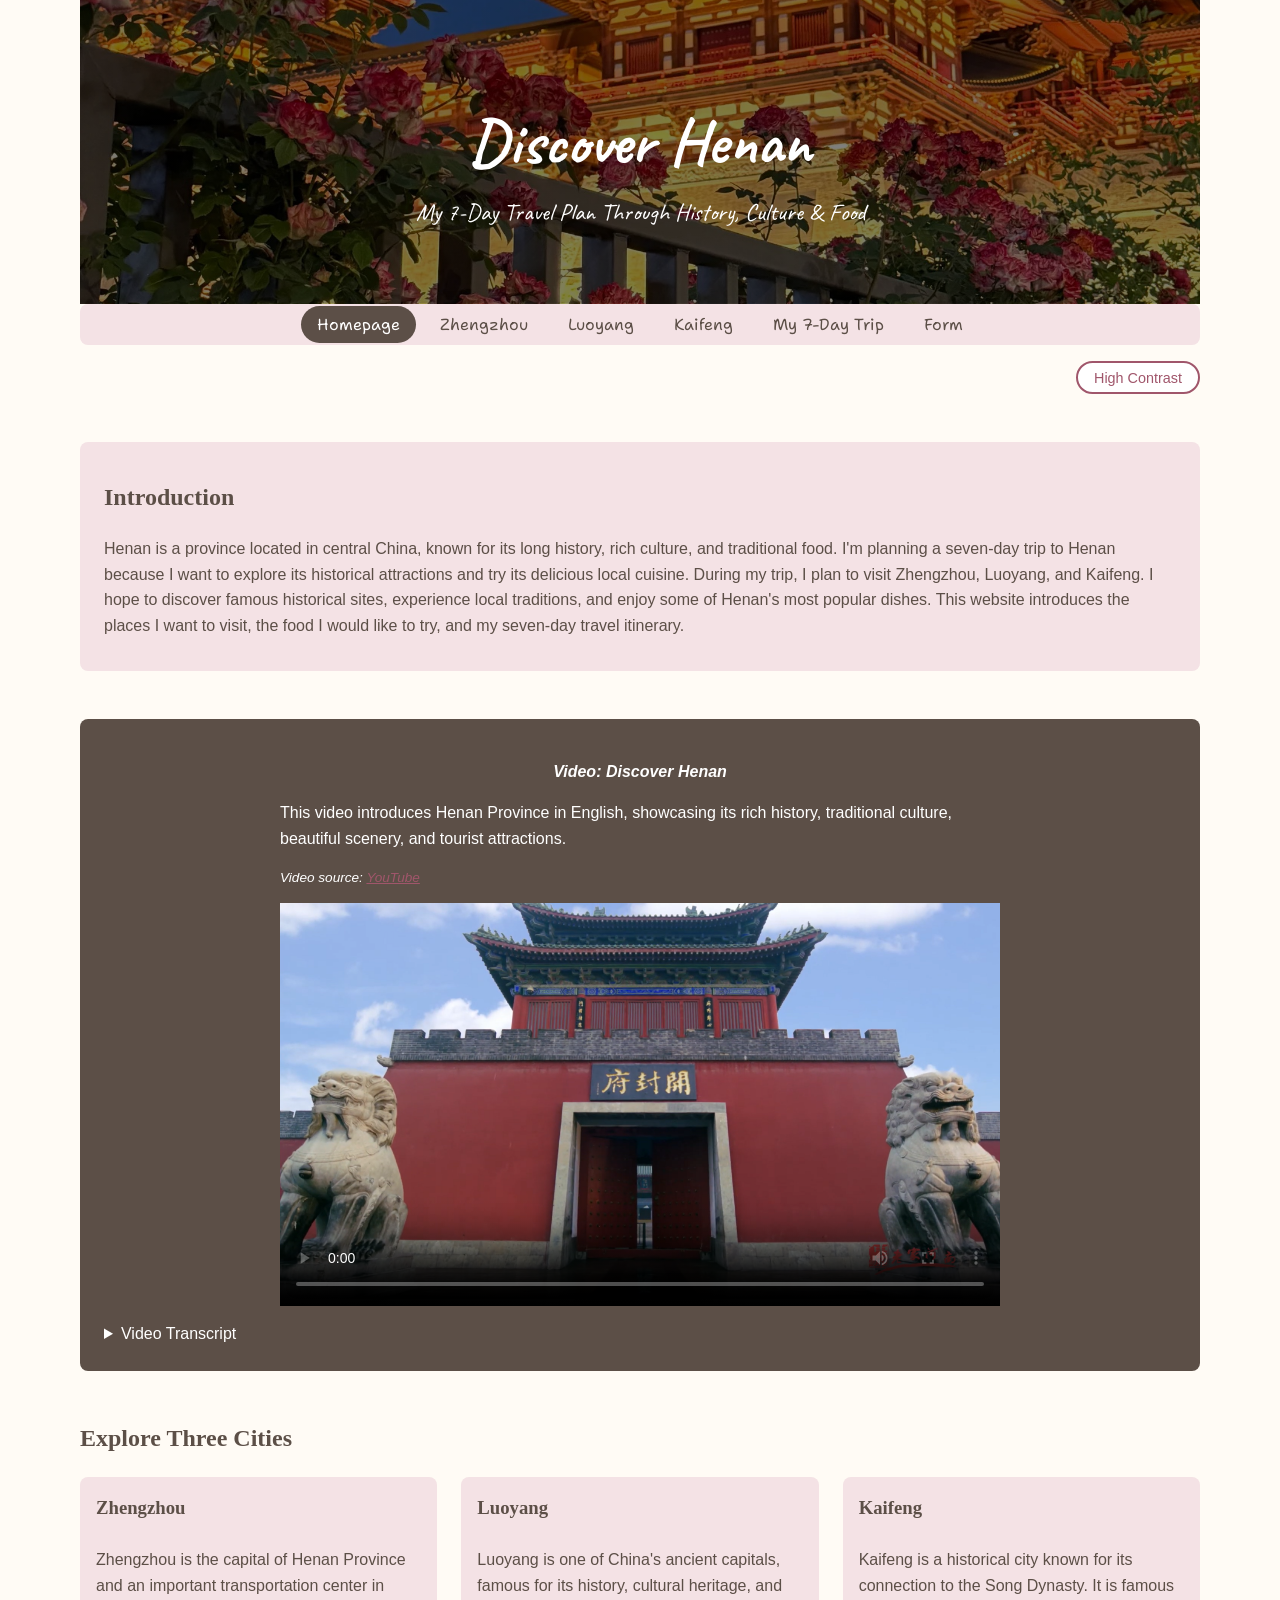
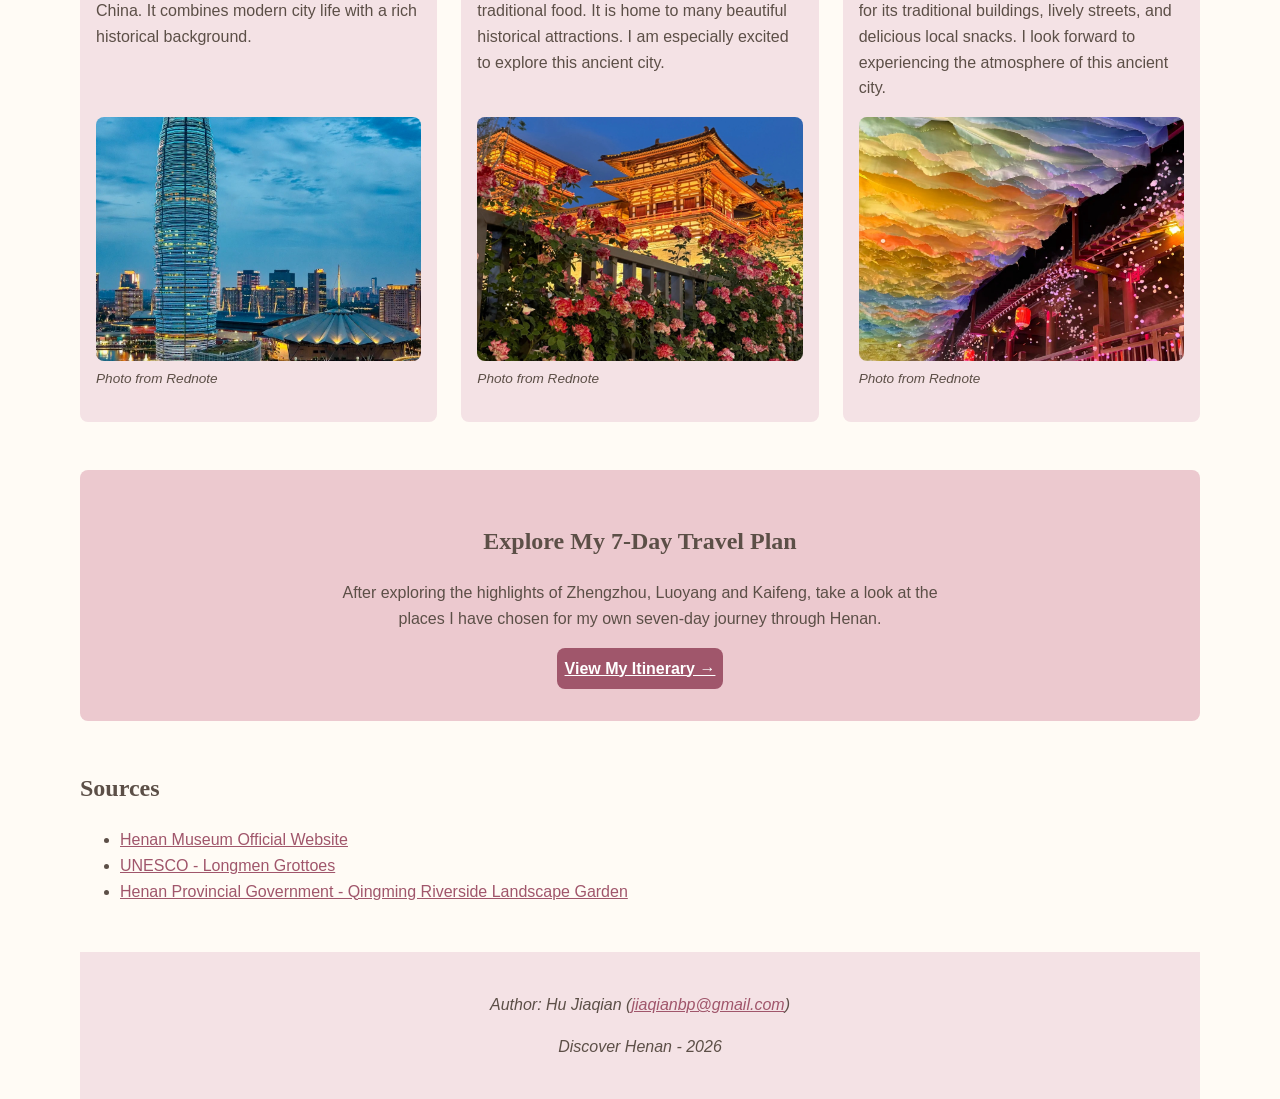
==== index.html @ a246d703 "Initial commit" ====
<!DOCTYPE html>
<html lang="en">
<head>
    <meta charset="UTF-8">
    <meta name="viewport" content="width=device-width, initial-scale=1.0">
    <title>Homepage - Discover Henan</title>
    <link rel="preconnect" href="https://fonts.googleapis.com">
    <link rel="preconnect" href="https://fonts.gstatic.com" crossorigin>
    <link href="https://fonts.googleapis.com/css2?family=Caveat:wght@400..700&family=Shantell+Sans:ital,wght@0,300..800;1,300..800&display=swap" rel="stylesheet">
    <link rel="stylesheet" href="style.css">
    <script src="script.js" defer></script>
</head>
<body>
    <a href="#main-content" class="skip-link">Skip to main content</a>
    <header>
        <h1>Discover Henan</h1>
        <p>My 7-Day Travel Plan Through History, Culture &amp; Food</p>
    </header>

    <nav>
        <ul>
            <li>
                <a class="active" href="index.html">Homepage</a>
            </li>
            <li>
                <a href="zhengzhou.html">Zhengzhou</a>
            </li>
            <li>
                <a href="luoyang.html">Luoyang</a>
            </li>
            <li>
                <a href="kaifeng.html">Kaifeng</a>
            </li>
            <li>
                <a href="trip.html">My 7-Day Trip</a>
            </li>
            <li>
                <a href="form.html">Form</a>
            </li>
        </ul>
    </nav>
    <button type="button" id="contrast-toggle">High Contrast</button>

    <main id="main-content">
        <section class="intro">
            <h2>Introduction</h2>
            <p>
                Henan is a province located in central China, known for its long history, rich culture, and traditional food. 
                I'm planning a seven-day trip to Henan because I want to explore its historical attractions and try its delicious local cuisine. 
                During my trip, I plan to visit Zhengzhou, Luoyang, and Kaifeng. I hope to discover famous historical sites, experience local traditions, and enjoy some of Henan's most popular dishes. 
                This website introduces the places I want to visit, the food I would like to try, and my seven-day travel itinerary.
            </p>
        </section>

        <figure class="video">
            <figcaption>
                <p class="video-title">Video: Discover Henan</p>
                <p>This video introduces Henan Province in English, showcasing its rich history, traditional culture, beautiful scenery, and tourist attractions.</p>
                <p class="credit">Video source: <a href="https://youtu.be/bN35GHj8-mM?si=R9kB5x156bmz29nj" target="_blank">YouTube</a></p>
            </figcaption>
            <video src="media/HenanTravelVideo.mp4" poster="media/HenanTravelPoster.png" controls>
                Your browser does not support the video tag.
            </video>
            <details>
                <summary>Video Transcript</summary>
                <p>(Background music plays throughout the video.)</p>
                <p>With open arms and a warm smile, Henan welcomes you. Henan is at the center of China. Henan is the cradle of Chinese civilization. Henan is the spiritual home of all descendants of the Yan and Yellow Emperors.</p>
                <p>The Yellow River gave birth to the Chinese nation. This mighty river originates from the snow-covered mountains of Qinghai, flows through loess fields and shaped vast plains with the sediment it carried with its waters. The Yellow River irrigates the Central Plains and sustained the people along its banks. For five thousand years, the Chinese people prospered here. From the times of Yu the Great's legendary taming of the floodwaters to the fleeting glory of the Song Dynasty city of Kaifeng, more than 20 Chinese dynasties established their capitals here.</p>
                <p>This is the place where over one hundred schools of thought contended. Confucianism, Buddhism and Taoism developed in harmony, and Chinese philosophies and convictions converged to progress through the ages. This is the motherland where the bloodline of the Yan and Yellow Emperors has been passed on, as countless families and clans established roots and thrived. The Chinese civilization took its first steps here and has prospered ever since.</p>
                <p>Writing is one of the most important manifestations of civilization. The oracle bone inscriptions found in the Yin Dynasty Ruins in Anyang top the ten greatest archaeological discoveries of the 20th century. As some of the oldest characters in the world, their cultural significance is remarkable. Fortunately, we can still enjoy their everlasting charm in the Ruins of the Yin Dynasty. These oracle inscriptions possessed the basic elements of Chinese calligraphy, which had a tremendous influence on subsequent carving and calligraphy techniques. Stroke by stroke, Chinese characters constructed a civilized world. This is the place where the Chinese language set forth to spread Chinese civilization to all corners of the world.</p>
                <p>Chinese art expresses the quintessential beauty of life itself. Unlike Western art, which originated from religion, Chinese art is a representation of Chinese lives. The beauty of life has been highly regarded by the Chinese people. From the daily lives of common folk to the fancies of literary men, from the mountains, forests and grass created by nature to the temples and pavilions which bear witness to history, the Chinese people poured out their sentiment of pursuing a good life into every part of their existence.</p>
                <p>A lump of clay, baptized by essences of bygone days. A line of opera, articulated through singing, gesticulation, elocution and acrobatics. A piece of paper, created by way of skillful cutting and delineation. A bowl of noodles, cooked through skillful and meticulous dedication. The Chinese people fill their living moments with novelty and wisdom, and in Henan, art shines with the glory of humanity.</p>
                <p>In the long history of Chinese civilization, we may feel that the unique Chinese characteristics are all around us and within us, which is to a large extent reflected in Kungfu. Kungfu, or martial arts, can only be mastered through hard work and practice. It contains rich yet profound Chinese philosophy, whether in curing diseases and improving health, or in subduing the enemy and preventing conflict. Kungfu can even have an effect on the daily lives of Kungfu fighters. All styles or schools of martial art originate from Shaolin Temple. Today, Shaolin Kungfu has become a window of Chinese culture to the world, which also turns Shaolin Temple into the most influential holy land.</p>
                <p>Kungfu is a collection of wisdom. Kungfu is the honing of will. Kungfu is the heritage of skills. Kungfu is the essence of a rising culture.</p>
                <p>If it can be said that the ancient and glorious civilization laid down the foundations for the spiritual homeland of the Chinese people, then the dramatic changes today have brought us the hopes for tomorrow.</p>
            </details>

        </figure>

        <section class="cities">
            <h2>Explore Three Cities</h2>
            <div class="city-list">
                <article>
                    <h3>Zhengzhou</h3>
                    <p>
                        Zhengzhou is the capital of Henan Province and an important transportation center in China. It combines modern city life with a rich historical background.
                    </p>
                    <figure>
                        <a href="media/Zhengzhou.jpg"> 
                            <img src="media/Zhengzhou.jpg" alt="Zhengzhou city skyline at dusk with a tall skyscraper">
                        </a>
                        <figcaption>
                            Photo from Rednote
                        </figcaption>
                    </figure>
                </article>

                <article>
                    <h3>Luoyang</h3>
                    <p>
                        Luoyang is one of China's ancient capitals, famous for its history, cultural heritage, and traditional food. It is home to many beautiful historical attractions. I am especially excited to explore this ancient city.
                    </p>
                    <figure>
                        <a href="media/Luoyang.jpg">
                            <img src="media/Luoyang.jpg" alt="Illuminated traditional Chinese palace in Luoyang at night with pink and red flowers">
                        </a>
                        <figcaption>
                            Photo from Rednote
                        </figcaption>
                    </figure>
                </article>

                <article>
                    <h3>Kaifeng</h3>
                    <p>Kaifeng is a historical city known for its connection to the Song Dynasty. It is famous for its traditional buildings, lively streets, and delicious local snacks. I look forward to experiencing the atmosphere of this ancient city.</p>
                    <figure>
                        <a href="media/Kaifeng.jpg">
                            <img src="media/Kaifeng.jpg" alt="Traditional Kaifeng street at night with red lanterns and a colorful ribbon canopy overhead">
                        </a>
                        <figcaption>
                            Photo from Rednote
                        </figcaption>
                    </figure>
                </article>
            </div>
        </section>

        <section class="trip">
            <h2>Explore My 7-Day Travel Plan</h2>
            <p>
                After exploring the highlights of Zhengzhou, Luoyang and Kaifeng, take a look at the places I have chosen for my own seven-day journey through Henan.
            </p>
            <a class="button" href="trip.html">
                View My Itinerary →
            </a>
        </section>

        <section class="sources">
            <h2>Sources</h2>
            <ul>
                <li>
                    <a href="https://www.chnmus.net/" target="_blank">Henan Museum Official Website</a>
                </li>
                <li>
                    <a href="https://whc.unesco.org/en/list/1003/" target="_blank">UNESCO - Longmen Grottoes</a>
                </li>
                <li>
                    <a href="https://english.henan.gov.cn/2026/09-20/3427990.html" target="_blank">Henan Provincial Government - Qingming Riverside Landscape Garden</a>
                </li>
            </ul>
        </section>
    </main>

    <footer>
        <p>Author: Hu Jiaqian (<a href="mailto:jiaqianbp@gmail.com">jiaqianbp@gmail.com</a>)</p>
        <p>Discover Henan - 2026</p>
    </footer>
</body>
</html>
---- style.css ----
header {
    background-image: linear-gradient(rgba(0, 0, 0, 0.5), rgba(0, 0, 0, 0.5)), url("media/Luoyang.jpg");
    background-size: cover;
    background-position: center;
    color: white;
    text-align: center;
    padding: 3rem 1rem;
}

nav {
    background-color: #f4e2e5;
    padding: 0.5rem;
    border-radius: 0.5rem;
}
nav ul {
    display: flex;
    flex-wrap: wrap;
    justify-content: center;
    gap: 0.5rem;
    list-style: none;
    padding: 0;
    margin: 0;
}

nav a {
    text-decoration: none;
    padding: 0.5rem 1rem;
    border-radius: 2rem;
    color: #5c4f47;
    font-family: "Shantell Sans", Arial, sans-serif;
}

nav a:hover {
    background-color: #ecc9cf;
}

nav a.active {
    background-color: #5c4f47;
    color:white;
}

nav a :visited {
    color: #5c4f47;
}

.skip-link {
    position:absolute;
    left: -9999px;
}

body {
    font-family: Arial, Helvetica, sans-serif;
    color: #5c4f47;
    background-color: #fffbf5;
    line-height: 1.6;
    max-width: 70rem;
    margin: 0 auto;
    padding: 0 1rem;
}

img {
    max-width: 100%;
    height: auto;
}

video {
    max-width: 100%;
    height: auto;
}

figure {
    margin: 1rem 0;
}

h1, h2, h3, h4 {
    font-family: Georgia, 'Times New Roman', Times, serif;
    color:#5c4f47;
}

header h1 {
    color:white;
    font-family: "Caveat", cursive;
    font-size: 4rem;
    margin-bottom: 0;
}

header p {
    font-family: "Caveat", cursive;
    font-size: 1.5rem;
    margin-top: 0;
}

.intro {
    padding: 1rem 1.5rem;
    border-radius: 0.5rem;
    background-color: #f4e2e5;
}

.video {
    background-color: #5c4f47;
    color: white;
    padding: 1.5rem;
    border-radius: 0.5rem;
    max-width: none; 
    margin: 3rem 0;
}

.video-title {
    font-weight: bold;
    font-style: italic;
    text-align: center;
}

.video details {
    margin-top: 1rem;
}

.video video,
.video figcaption {
    display: block;
    width: 100%;
    max-width: 45rem;
    margin: 0 auto;
}

.city-list {
    display: grid;
    grid-template-columns: 1fr;
    gap: 1.5rem;
}

.city-list article {
    
    padding: 1rem;
    border-radius: 0.5rem;
    background-color: #f4e2e5;
    display: flex;
    flex-direction: column;
}

.city-list figure {
    margin-top: auto;
}

@media (min-width: 40rem) {
    .city-list {
    grid-template-columns: 1fr 1fr;
    }
}

@media (min-width: 64rem) {
    .city-list {
    grid-template-columns: 1fr 1fr 1fr;
    }
}

.city-list img {
    width: 100%;
    aspect-ratio: 4 / 3;
    object-fit: cover;
    border-radius: 0.5rem;
}

.city-list h3 {
    margin-top: 0;
    margin-bottom: 0.5rem;
}

a {
    color: #a0566b;
}

a:visited {
    color: #6e3446;
}

.trip {
    text-align: center;
    background-color: #ecc9cf;
    padding: 2rem;
    border-radius: 0.5rem;
}

.trip p {
    max-width: 40rem;
    margin: 1rem auto;
}

.button, .button:visited {
    display: inline-block;
    background-color: #a0566b;
    color:white;
    padding: 0.5rem;
    border-radius: 0.5rem;
    font-weight: bold;
}

.button:hover {
    background-color: #6e3446;
}

main section {
    margin: 3rem 0;
}

footer {
    background-color: #f4e2e5;
    text-align: center;
    padding: 1.5rem;
    margin-top: 3rem;
    font-style: italic;
}

/*====cities page====*/
.attractions article, .foods article {
    background-color: #f4e2e5;
    padding: 1.5rem;
    border-radius: 0.5rem;
    margin-bottom: 1.5rem;
}

@media (min-width:40rem) {
    .attractions article, .foods article {
        display: flex;
        gap: 2rem;
        align-items: center;
    }

    .text {
        flex: 1;
    }

    .attractions figure, .foods figure {
        flex: 0 0 15rem;
        margin: 0;
    }
}

.text h4 {
    margin-top: 0;
    font-size: 1.2rem;
}

.tips {
    border-left: 0.3rem solid #a0566b;
    background-color: white;
    padding: 1rem 1.5rem;
    border-radius: 0.5rem;
}

.attractions img, .foods img {
    aspect-ratio: 1 / 1;
    object-fit: cover;
    width: 100%;
}

main > h2 {
    font-size: 2rem;
    text-align: center;
}

.attractions h3, .foods h3, .tips h3 {
    font-size: 1.5rem;
}


/*=====trip page=====*/
.daily ol {
    list-style: none;
    background-color: #f4e2e5;
    border-radius: 0.5rem;
    padding: 1.5rem;
}

table {
    width: 100%;
    border-collapse: collapse;
}

th, td {
    padding: 0.75rem;
    text-align: left;
    border-bottom: 1px solid #ecc9cf;
}

th {
    background-color: #5c4f47;
    color: white;
}

tbody tr:nth-child(even) {
    background-color: #f4e2e5;
}

caption {
    text-align: left;
    margin-bottom: 0.5rem;
}

summary {
    cursor: pointer;
}


/*=====form page=====*/
fieldset {
    background-color: #f4e2e5;
    border: none;
    border-radius: 0.5rem;
    padding: 1.5rem;
    margin-bottom: 1.5rem;
}

legend {
    font-weight: bold;
    font-size: 1.2rem;
}

form div {
    margin-bottom: 0.75rem;
}

label {
    display: block;
}

input[type="radio"] + label, input[type="checkbox"] + label {
    display: inline;
}

input[type="text"], input[type="email"], textarea {
    padding: 0.5rem;
    border: 1px solid #ecc9cf;
    border-radius: 0.25rem;
    font-size: 1rem;
}

input[type="submit"], input[type="reset"] {
    background-color: #a0566b;
    color: white;
    padding: 0.75rem 1.5rem;
    border: none;
    border-radius: 0.5rem;
    font-weight: bold;
    font-size: 1rem;
    cursor: pointer;
    margin-right: 0.5rem;
}

input[type="submit"]:hover, input[type="reset"]:hover {
    background-color: #6e3446;
}

input[type="reset"] {
    background-color: white;
    color: #a0566b;
    border: 2px solid #a0566b;
}

body.high-contrast {
    background-color: black;
    color: white;
    font-size: 1.25rem;
}

.high-contrast h1, .high-contrast h2,
.high-contrast h3, .high-contrast h4 {
    color: white;
}

.high-contrast a, .high-contrast a:visited {
    color: yellow;
}

.high-contrast nav, .high-contrast footer,
.high-contrast .intro, .high-contrast .video,
.high-contrast .trip, .high-contrast article,
.high-contrast .tips, .high-contrast .daily ol,
.high-contrast fieldset, .high-contrast tbody tr {
    background-color: black;
    color: white;
    border: 1px solid white;
}

.high-contrast nav a.active {
    background-color: yellow;
    color: black;
}

#contrast-toggle {
    display: block;
    margin: 1rem 0 0 auto; 
    background-color: white;
    color: #a0566b;
    border: 2px solid #a0566b;
    border-radius: 2rem;
    padding: 0.4rem 1rem;
    font-size: 0.9rem;
    cursor: pointer;
}

.high-contrast #contrast-toggle {
    background-color: black;
    color: yellow;
    border-color: yellow;
}

/*=====print style=====*/

@media print {
    nav, #contrast-toggle, .video {
        display : none;
    }

    img {
        width: 8rem !important;
    }

    body {
        background-color: white;
        color: black;
    }

    header h1, header p {
        color: black;
        text-shadow: none;
    }
}

article figcaption, .credit {
    font-style: italic;
    font-size: 0.85rem;
}
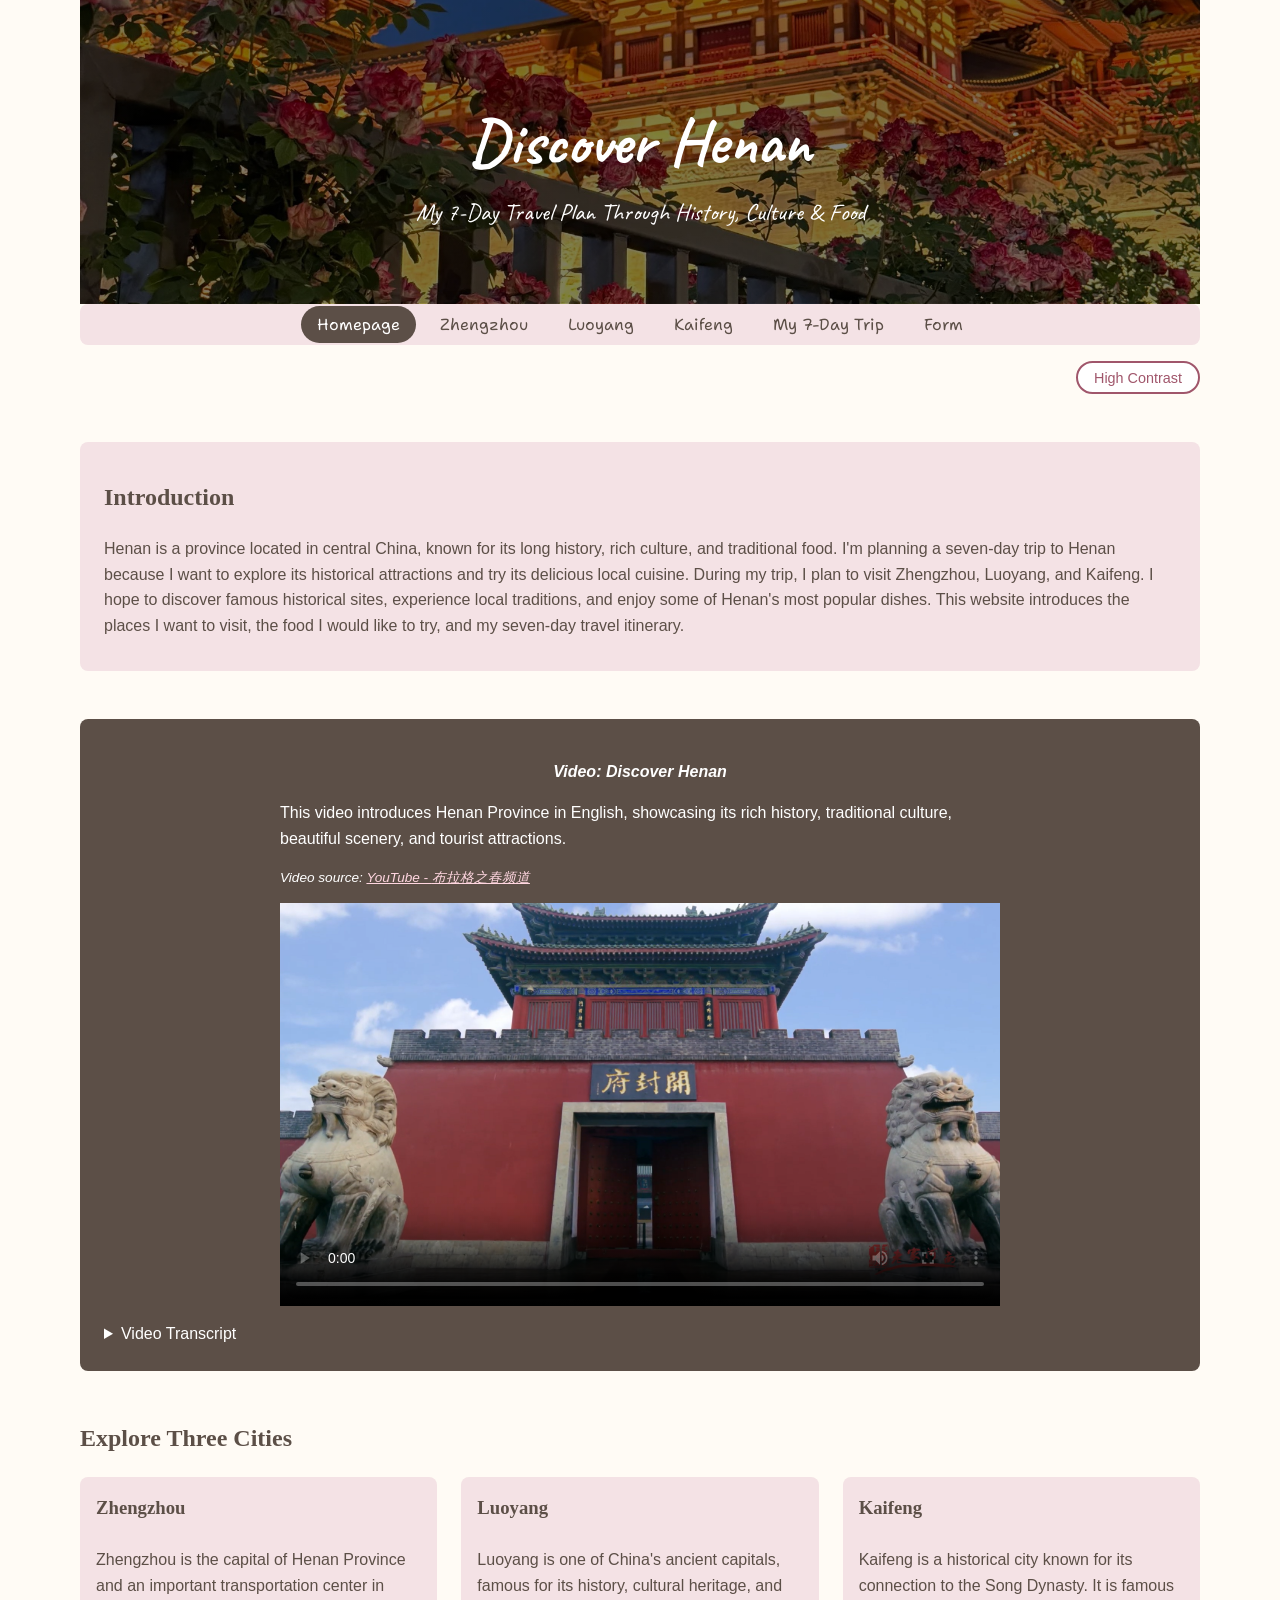
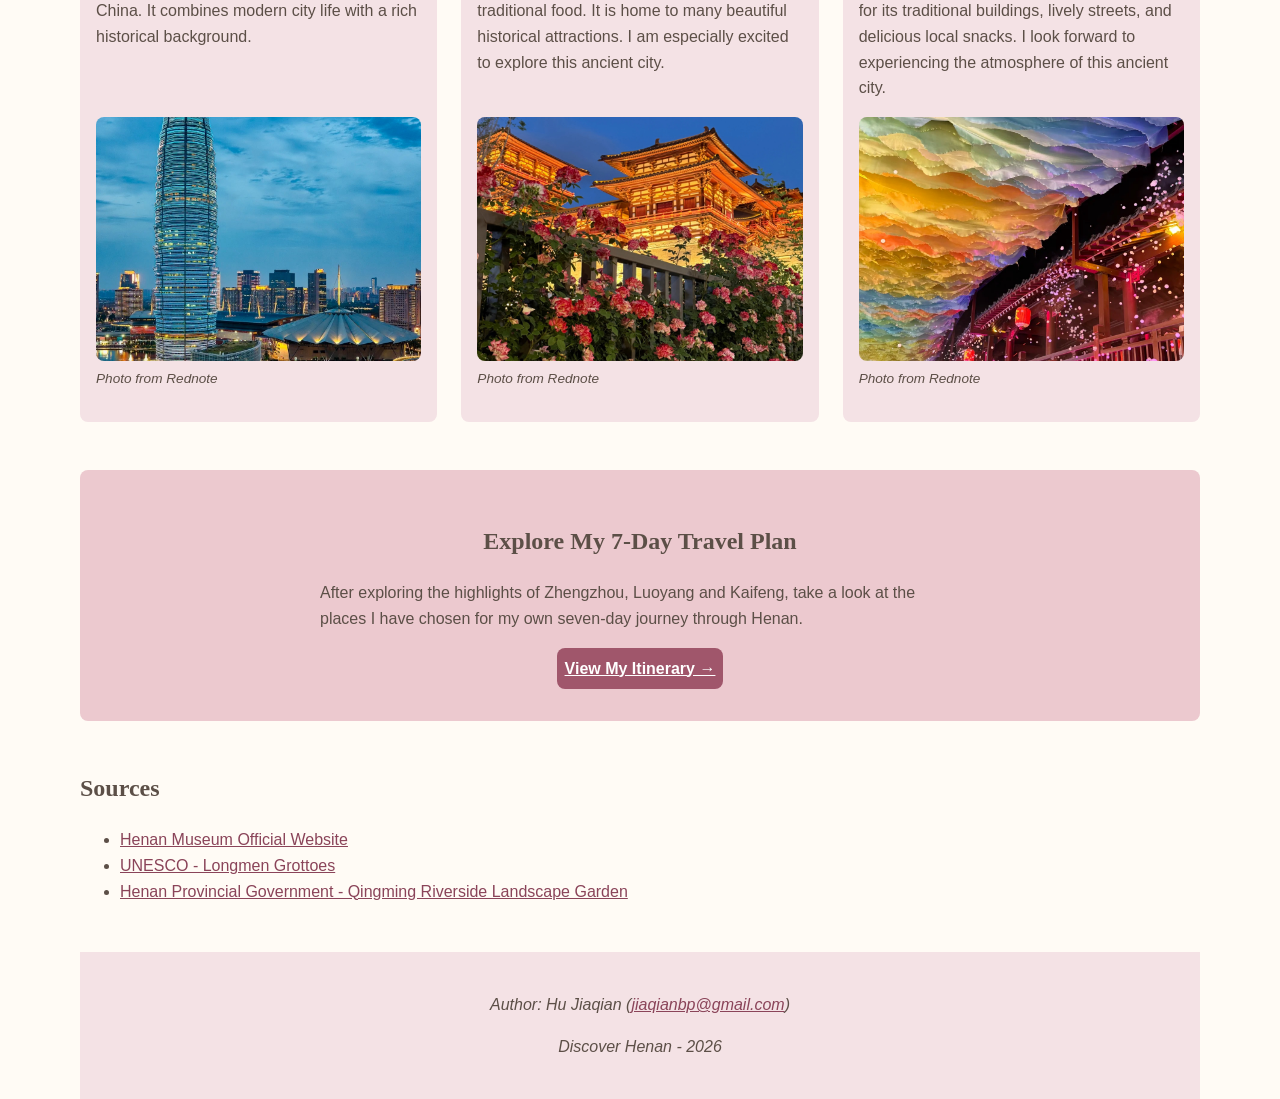
==== commit c631940f: "Add video transcript and fix contrast" ====
--- a/index.html
+++ b/index.html
@@ -56,24 +56,49 @@
             <figcaption>
                 <p class="video-title">Video: Discover Henan</p>
                 <p>This video introduces Henan Province in English, showcasing its rich history, traditional culture, beautiful scenery, and tourist attractions.</p>
-                <p class="credit">Video source: <a href="https://youtu.be/bN35GHj8-mM?si=R9kB5x156bmz29nj" target="_blank">YouTube</a></p>
+                <p class="credit">Video source: <a href="https://youtu.be/bN35GHj8-mM?si=R9kB5x156bmz29nj" target="_blank">YouTube - <span lang="zh">布拉格之春频道</span></a></p>
             </figcaption>
             <video src="media/HenanTravelVideo.mp4" poster="media/HenanTravelPoster.png" controls>
                 Your browser does not support the video tag.
             </video>
             <details>
                 <summary>Video Transcript</summary>
-                <p>(Background music plays throughout the video.)</p>
+                <p>(A narrator speaks in English throughout the video, with background music. Descriptions of what can be seen are given in square brackets.)</p>
+
+                <p>[The sun sets over a wide river. A modern railway station and city skyline, a busy airport hall, and two smiling tourists taking a selfie appear. Young monks practise martial arts in a temple courtyard, followed by a view of high rocky mountains and an illuminated traditional tower at night.]</p>
                 <p>With open arms and a warm smile, Henan welcomes you. Henan is at the center of China. Henan is the cradle of Chinese civilization. Henan is the spiritual home of all descendants of the Yan and Yellow Emperors.</p>
-                <p>The Yellow River gave birth to the Chinese nation. This mighty river originates from the snow-covered mountains of Qinghai, flows through loess fields and shaped vast plains with the sediment it carried with its waters. The Yellow River irrigates the Central Plains and sustained the people along its banks. For five thousand years, the Chinese people prospered here. From the times of Yu the Great's legendary taming of the floodwaters to the fleeting glory of the Song Dynasty city of Kaifeng, more than 20 Chinese dynasties established their capitals here.</p>
+
+                <p>[An animated globe glows in space, and a title appears: "Discover Henan, the Home in Your Heart". A second title card on old paper reads "Discover the Mother River of China".]</p>
+                <p>[A calm river at sunrise, then an aerial view of the Yellow River winding through the land. Muddy water rushes violently over rocks, golden wheat sways in the wind, and a woman stands on a hill looking over the river. A hand touches young green plants, and an old man gazes into the distance.]</p>
+                <p>The Yellow River gave birth to the Chinese nation. This mighty river originates from the snow-covered mountains of Qinghai, flows through loess fields and shaped vast plains with the sediment it carried with its waters. The Yellow River irrigates the Central Plains and sustained the people along its banks. For five thousand years, the Chinese people prospered here.</p>
+                <p>[Aerial views of a traditional town with orange roofs, a red palace reflected in a lake, and the red gate of Kaifeng Fu guarded by two stone lions.]</p>
+                <p>From the times of Yu the Great's legendary taming of the floodwaters to the fleeting glory of the Song Dynasty city of Kaifeng, more than 20 Chinese dynasties established their capitals here.</p>
+
+                <p>[Ancient carvings, a tall golden statue under a blue sky, and the red walls of a temple with a stone horse. A large stone Buddha carved into a cliff is shown, followed by views of the river at sunset and a child running along the shore.]</p>
                 <p>This is the place where over one hundred schools of thought contended. Confucianism, Buddhism and Taoism developed in harmony, and Chinese philosophies and convictions converged to progress through the ages. This is the motherland where the bloodline of the Yan and Yellow Emperors has been passed on, as countless families and clans established roots and thrived. The Chinese civilization took its first steps here and has prospered ever since.</p>
-                <p>Writing is one of the most important manifestations of civilization. The oracle bone inscriptions found in the Yin Dynasty Ruins in Anyang top the ten greatest archaeological discoveries of the 20th century. As some of the oldest characters in the world, their cultural significance is remarkable. Fortunately, we can still enjoy their everlasting charm in the Ruins of the Yin Dynasty. These oracle inscriptions possessed the basic elements of Chinese calligraphy, which had a tremendous influence on subsequent carving and calligraphy techniques. Stroke by stroke, Chinese characters constructed a civilized world. This is the place where the Chinese language set forth to spread Chinese civilization to all corners of the world.</p>
+
+                <p>[A title card reads "Discover the Origins of Written Chinese Language".]</p>
+                <p>[A man explores an excavation site lit by a beam of light. A visitor studies oracle bone inscriptions in a museum, and families walk across a stone bridge. A large monument shaped like an ancient character stands against the sky.]</p>
+                <p>Writing is one of the most important manifestations of civilization. The oracle bone inscriptions found in the Yin Dynasty Ruins in Anyang top the ten greatest archaeological discoveries of the 20th century. As some of the oldest characters in the world, their cultural significance is remarkable. Fortunately, we can still enjoy their everlasting charm in the Ruins of the Yin Dynasty.</p>
+                <p>[Close-ups of ancient characters. A calligrapher writes large black characters on a long white scroll. A stone statue of a scholar, a long wall carved with text, a young girl practising calligraphy with a brush, and a hand stamping a red seal.]</p>
+                <p>These oracle inscriptions possessed the basic elements of Chinese calligraphy, which had a tremendous influence on subsequent carving and calligraphy techniques. Stroke by stroke, Chinese characters constructed a civilized world. This is the place where the Chinese language set forth to spread Chinese civilization to all corners of the world.</p>
+
+                <p>[A title card reads "Discover Chinese Art".]</p>
+                <p>[A craftsman paints a small object with a fine brush, a cook prepares food, and a crowd gathers at a lively night market decorated with red lanterns. A paper lotus flower is folded by hand, pink peonies bloom, and a long bridge crosses a misty lake. An artist carves a detailed picture, and a foreign visitor looks at colourful New Year paintings with a local artist.]</p>
                 <p>Chinese art expresses the quintessential beauty of life itself. Unlike Western art, which originated from religion, Chinese art is a representation of Chinese lives. The beauty of life has been highly regarded by the Chinese people. From the daily lives of common folk to the fancies of literary men, from the mountains, forests and grass created by nature to the temples and pavilions which bear witness to history, the Chinese people poured out their sentiment of pursuing a good life into every part of their existence.</p>
+                <p>[Hands shape a clay whistle. Opera performers in bright costumes and painted faces perform on stage. Red paper-cuts with detailed patterns, a chef pulling noodles, an aerial view of a garden, and acrobats performing in the air under green laser lights.]</p>
                 <p>A lump of clay, baptized by essences of bygone days. A line of opera, articulated through singing, gesticulation, elocution and acrobatics. A piece of paper, created by way of skillful cutting and delineation. A bowl of noodles, cooked through skillful and meticulous dedication. The Chinese people fill their living moments with novelty and wisdom, and in Henan, art shines with the glory of humanity.</p>
+
+                <p>[A title card reads "Discover Chinese Kungfu".]</p>
+                <p>[A visitor walks up the path to the gate of Shaolin Temple. A stone statue of a warrior stands in a courtyard, a hand holds a smooth stone in a stream, and snow-covered mountains rise above the clouds. Tea is poured into a green cup, a monk practises on a cliff, and a foreign student in monk's clothes meditates in front of old stone pagodas. Thousands of martial arts students in red perform together in huge circles.]</p>
                 <p>In the long history of Chinese civilization, we may feel that the unique Chinese characteristics are all around us and within us, which is to a large extent reflected in Kungfu. Kungfu, or martial arts, can only be mastered through hard work and practice. It contains rich yet profound Chinese philosophy, whether in curing diseases and improving health, or in subduing the enemy and preventing conflict. Kungfu can even have an effect on the daily lives of Kungfu fighters. All styles or schools of martial art originate from Shaolin Temple. Today, Shaolin Kungfu has become a window of Chinese culture to the world, which also turns Shaolin Temple into the most influential holy land.</p>
+                <p>[Temples on top of mountain peaks, green valleys, paragliders flying in the sky, a river winding around a cliff, and a cyclist doing tricks in a modern city square.]</p>
                 <p>Kungfu is a collection of wisdom. Kungfu is the honing of will. Kungfu is the heritage of skills. Kungfu is the essence of a rising culture.</p>
+
+                <p>[Steep red cliffs, a large airplane landing, busy city streets at night, a bronze statue in a temple, and a young man clapping his hands in a traditional building. Star trails move above an ancient city gate, followed by night views of a modern city with distinctive buildings. The video ends with the glowing globe and the title "Discover Henan, the Home in Your Heart".]</p>
                 <p>If it can be said that the ancient and glorious civilization laid down the foundations for the spiritual homeland of the Chinese people, then the dramatic changes today have brought us the hopes for tomorrow.</p>
             </details>
+
 
         </figure>
 
--- a/style.css
+++ b/style.css
@@ -115,6 +115,14 @@
     margin-top: 1rem;
 }
 
+.video a {
+    color: #ffd6e0;
+}
+
+.video a:visited {
+    color: white;
+}
+
 .video video,
 .video figcaption {
     display: block;
@@ -167,7 +175,7 @@
 }
 
 a {
-    color: #a0566b;
+    color: #8a4459;
 }
 
 a:visited {
@@ -184,6 +192,7 @@
 .trip p {
     max-width: 40rem;
     margin: 1rem auto;
+    text-align: left;
 }
 
 .button, .button:visited {
@@ -408,7 +417,7 @@
 /*=====print style=====*/
 
 @media print {
-    nav, #contrast-toggle, .video {
+    nav, #contrast-toggle, .video, header, aside, footer, .skip-link {
         display : none;
     }
 
